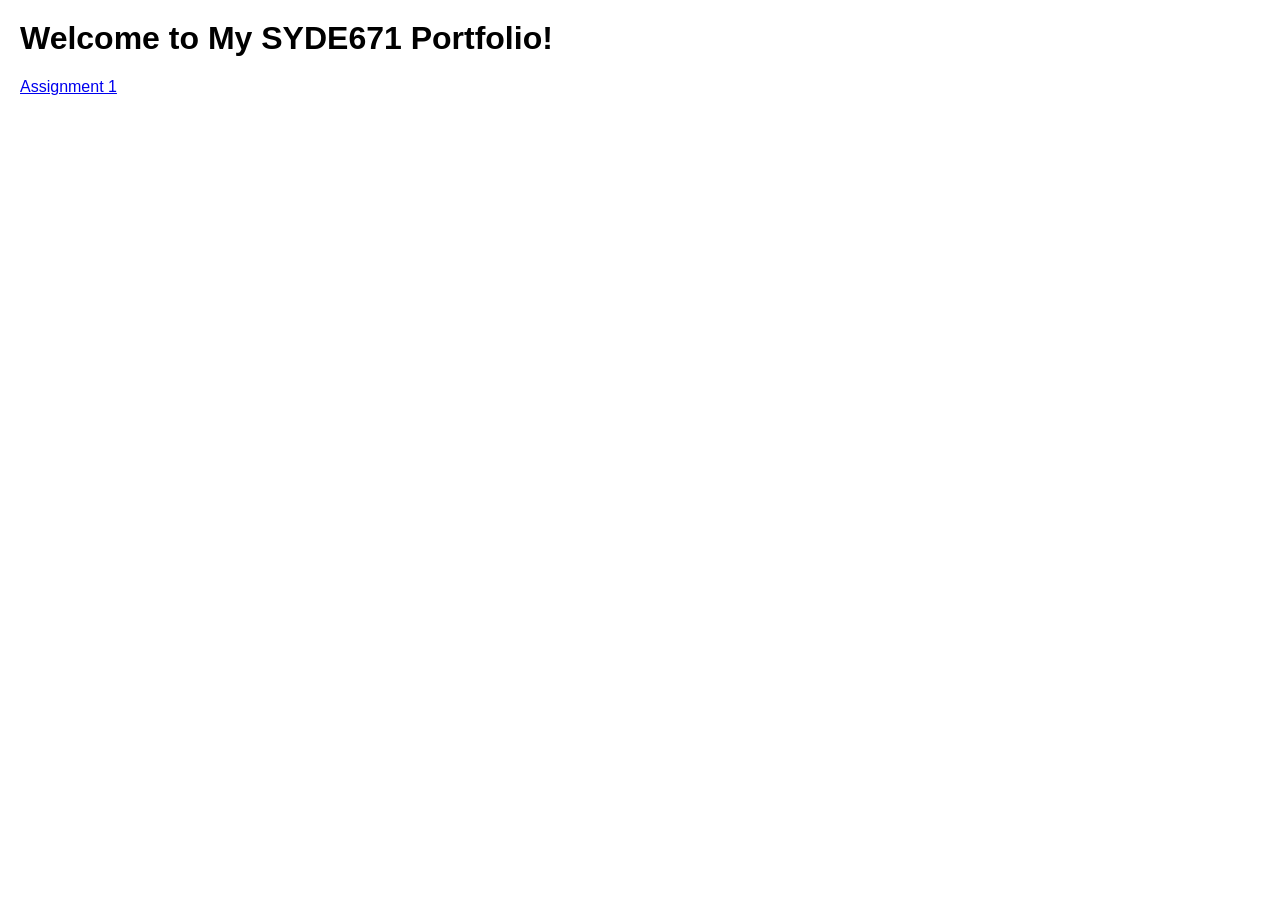
==== index.html @ 893843d3 "Create index.html" ====
<html>
  <head>
    <title>My Portfolio</title>
    <style>
      body {
        font-family: Arial, sans-serif;
        margin: 20px;
      }
    </style>
  </head>
  <body>
    <h1>Welcome to My SYDE671 Portfolio!</h1>
    <a href="./1/index.html">Assignment 1</a>
  </body>
</html>
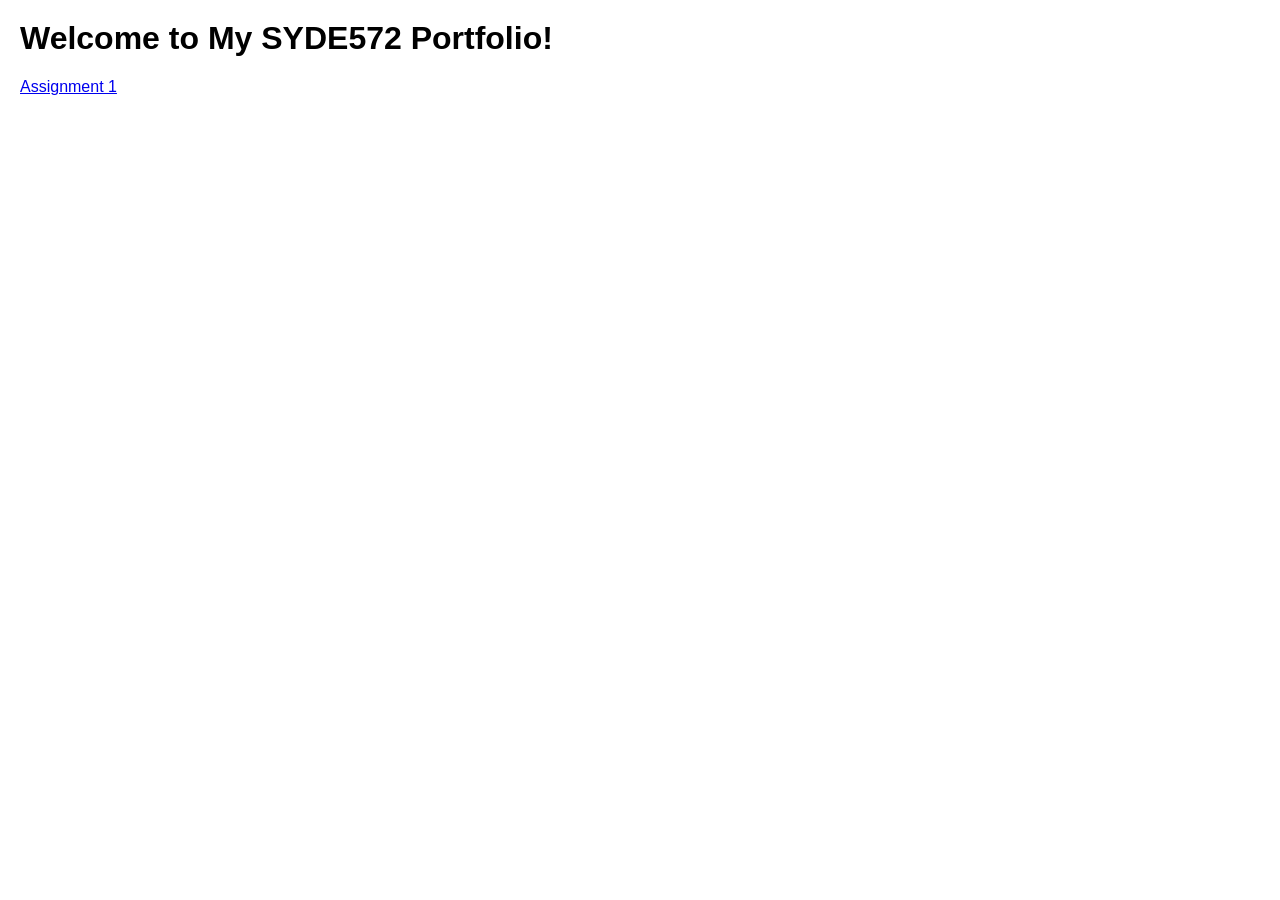
==== commit 113e4140: "Update index.html" ====
--- a/index.html
+++ b/index.html
@@ -9,7 +9,7 @@
     </style>
   </head>
   <body>
-    <h1>Welcome to My SYDE671 Portfolio!</h1>
+    <h1>Welcome to My SYDE572 Portfolio!</h1>
     <a href="./1/index.html">Assignment 1</a>
   </body>
 </html>
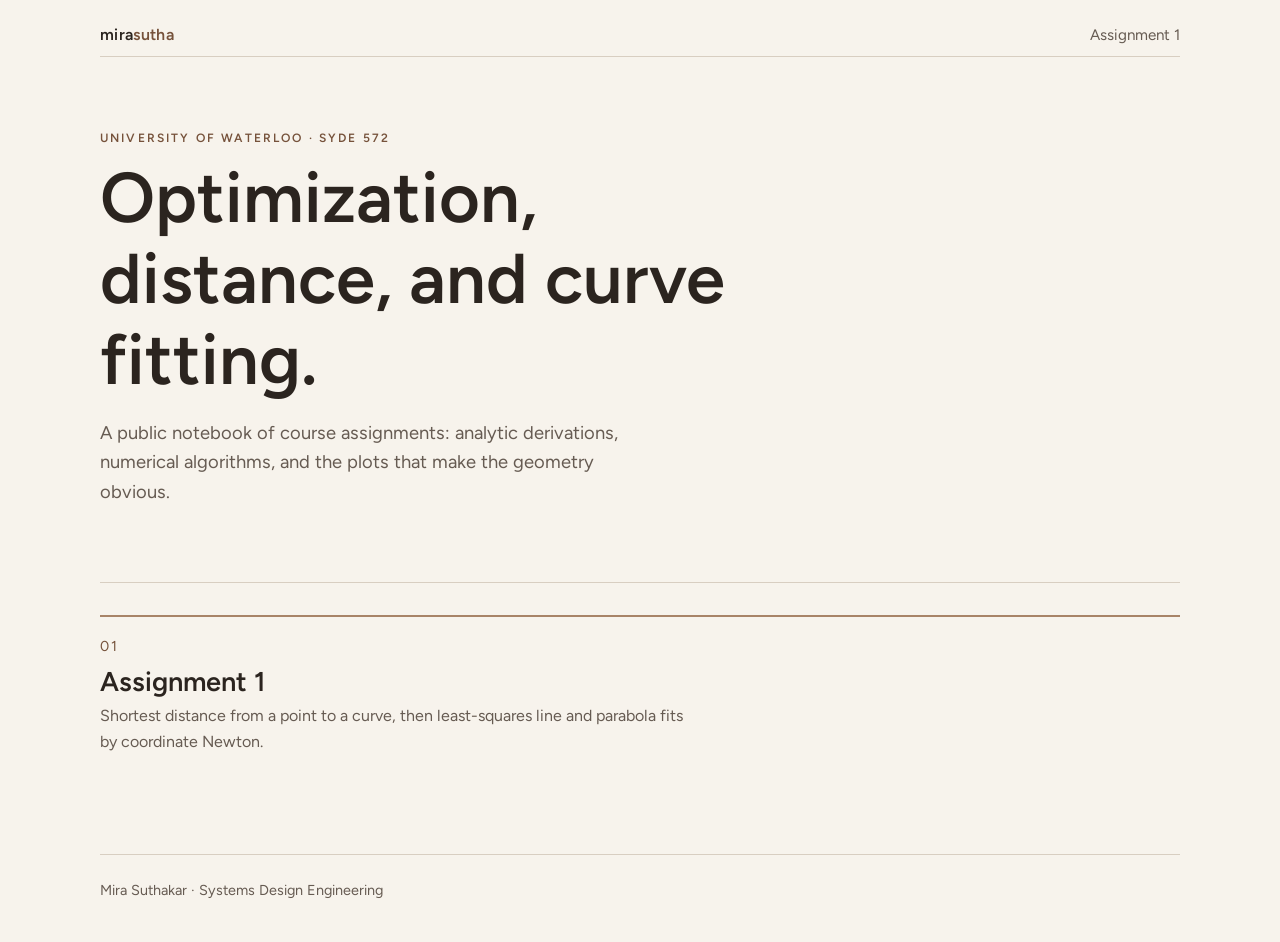
==== commit 0756e9c0: "Assignment 1 - Initial commit of work" ====
--- a/index.html
+++ b/index.html
@@ -1,15 +1,43 @@
-<html>
-  <head>
-    <title>My Portfolio</title>
-    <style>
-      body {
-        font-family: Arial, sans-serif;
-        margin: 20px;
-      }
-    </style>
-  </head>
-  <body>
-    <h1>Welcome to My SYDE572 Portfolio!</h1>
-    <a href="./1/index.html">Assignment 1</a>
-  </body>
+<!DOCTYPE html>
+<html lang="en">
+<head>
+  <meta charset="UTF-8" />
+  <meta name="viewport" content="width=device-width, initial-scale=1" />
+  <title>Mira Suthakar · SYDE 572</title>
+  <link rel="preconnect" href="https://fonts.googleapis.com" />
+  <link rel="preconnect" href="https://fonts.gstatic.com" crossorigin />
+  <link href="https://fonts.googleapis.com/css2?family=Figtree:wght@400;500;600;700&display=swap" rel="stylesheet" />
+  <link rel="stylesheet" href="./styles.css" />
+</head>
+<body>
+  <div class="wrap">
+    <header class="site-header">
+      <a class="mark" href="./">mira<span>sutha</span></a>
+      <nav class="nav">
+        <a href="./1/">Assignment 1</a>
+      </nav>
+    </header>
+
+    <section class="hero">
+      <div class="kicker">University of Waterloo · SYDE 572</div>
+      <h1>Optimization, distance, and curve fitting.</h1>
+      <p class="lede">
+        A public notebook of course assignments: analytic derivations,
+        numerical algorithms, and the plots that make the geometry obvious.
+      </p>
+    </section>
+
+    <section class="cards">
+      <a class="card" href="./1/">
+        <div class="num">01</div>
+        <h2>Assignment 1</h2>
+        <p>Shortest distance from a point to a curve, then least-squares line and parabola fits by coordinate Newton.</p>
+      </a>
+    </section>
+
+    <footer class="footer">
+      Mira Suthakar · Systems Design Engineering
+    </footer>
+  </div>
+</body>
 </html>
--- a/styles.css
+++ b/styles.css
@@ -0,0 +1,118 @@
+:root {
+  --paper: #f7f3ec;
+  --ink: #2b241f;
+  --muted: #665b52;
+  --rule: #d8cec1;
+  --accent: #76523b;
+  --accent-light: #a88468;
+}
+
+* { box-sizing: border-box; }
+
+html { scroll-behavior: smooth; }
+
+body {
+  margin: 0;
+  color: var(--ink);
+  background: var(--paper);
+  font-family: "Figtree", system-ui, sans-serif;
+  line-height: 1.6;
+  overflow-x: hidden;
+}
+
+.wrap {
+  width: min(1080px, calc(100% - 40px));
+  margin: 0 auto;
+}
+
+.site-header {
+  display: flex;
+  justify-content: space-between;
+  align-items: baseline;
+  padding: 22px 0 8px;
+  border-bottom: 1px solid var(--rule);
+}
+
+.mark {
+  font-family: "Figtree", system-ui, sans-serif;
+  font-weight: 600;
+  letter-spacing: 0.02em;
+  text-decoration: none;
+  color: var(--ink);
+}
+
+.mark span { color: var(--accent); }
+
+.nav a {
+  color: var(--muted);
+  text-decoration: none;
+  margin-left: 18px;
+  font-size: 0.95rem;
+}
+
+.nav a:hover { color: var(--accent); }
+
+.hero {
+  padding: 72px 0 56px;
+  border-bottom: 1px solid var(--rule);
+}
+
+.kicker {
+  text-transform: uppercase;
+  letter-spacing: 0.18em;
+  font-size: 0.75rem;
+  color: var(--accent);
+  font-weight: 600;
+}
+
+h1, h2, h3, h4 {
+  font-family: "Figtree", system-ui, sans-serif;
+  font-weight: 600;
+  line-height: 1.15;
+}
+
+.hero h1 {
+  font-size: clamp(2.4rem, 6vw, 4.4rem);
+  margin: 10px 0 16px;
+  max-width: 14ch;
+}
+
+.lede {
+  max-width: 46ch;
+  font-size: 1.15rem;
+  color: var(--muted);
+}
+
+.cards {
+  display: grid;
+  grid-template-columns: 1fr;
+  padding: 32px 0 80px;
+}
+
+.card {
+  border-top: 2px solid var(--accent-light);
+  padding: 18px 0 20px;
+  text-decoration: none;
+  color: inherit;
+  display: block;
+}
+
+.card:hover { color: var(--accent); }
+
+.card .num {
+  font-family: "Figtree", system-ui, sans-serif;
+  color: var(--accent);
+  font-size: 0.9rem;
+  letter-spacing: 0.12em;
+}
+
+.card h2 { margin: 8px 0 6px; font-size: 1.7rem; }
+
+.card p { max-width: 60ch; margin: 0; color: var(--muted); }
+
+.footer {
+  border-top: 1px solid var(--rule);
+  padding: 24px 0 40px;
+  color: var(--muted);
+  font-size: 0.9rem;
+}
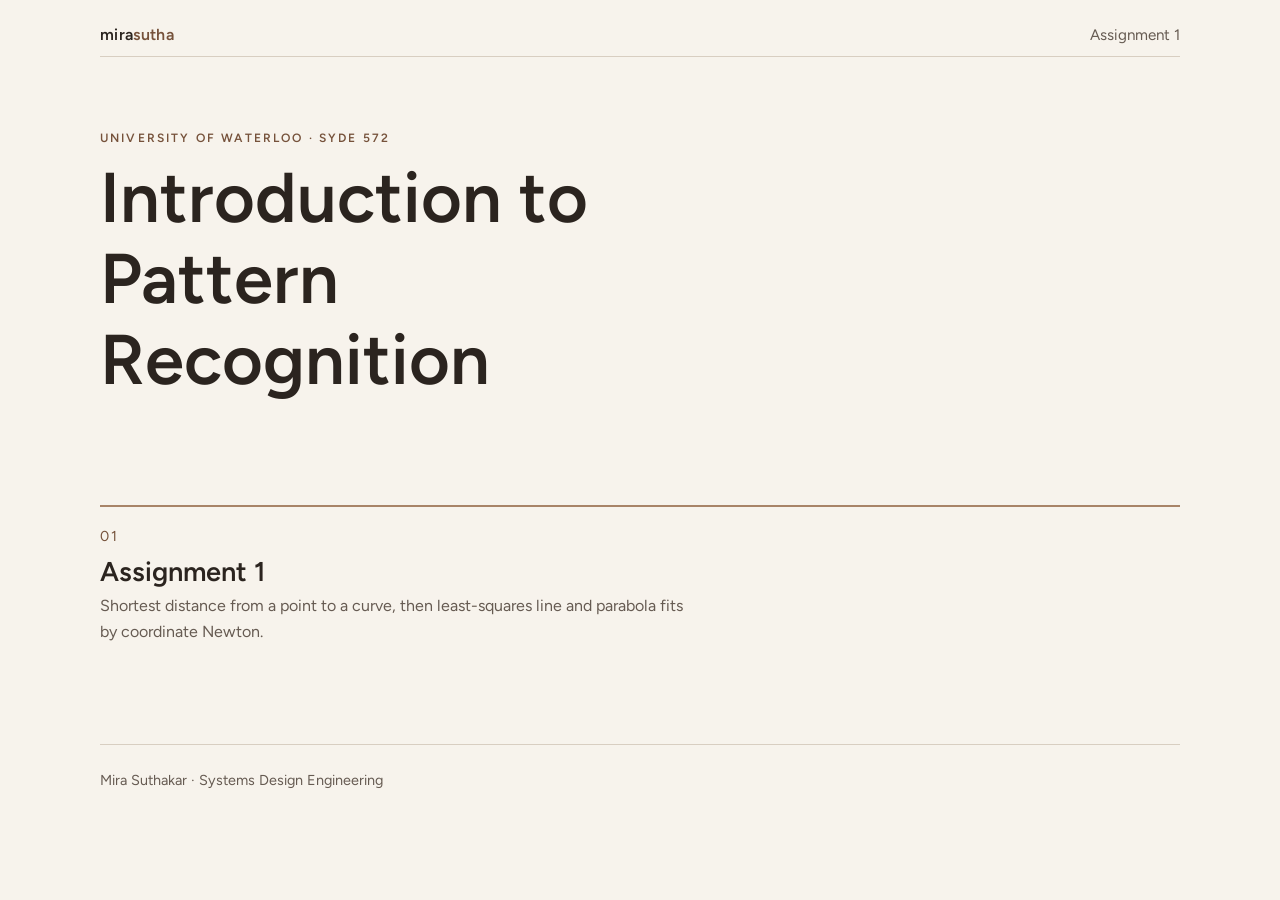
==== commit ae3e047e: "Update homepage styling" ====
--- a/index.html
+++ b/index.html
@@ -20,11 +20,7 @@
 
     <section class="hero">
       <div class="kicker">University of Waterloo · SYDE 572</div>
-      <h1>Optimization, distance, and curve fitting.</h1>
-      <p class="lede">
-        A public notebook of course assignments: analytic derivations,
-        numerical algorithms, and the plots that make the geometry obvious.
-      </p>
+      <h1>Introduction to Pattern Recognition</h1>
     </section>
 
     <section class="cards">
--- a/styles.css
+++ b/styles.css
@@ -54,7 +54,6 @@
 
 .hero {
   padding: 72px 0 56px;
-  border-bottom: 1px solid var(--rule);
 }
 
 .kicker {
